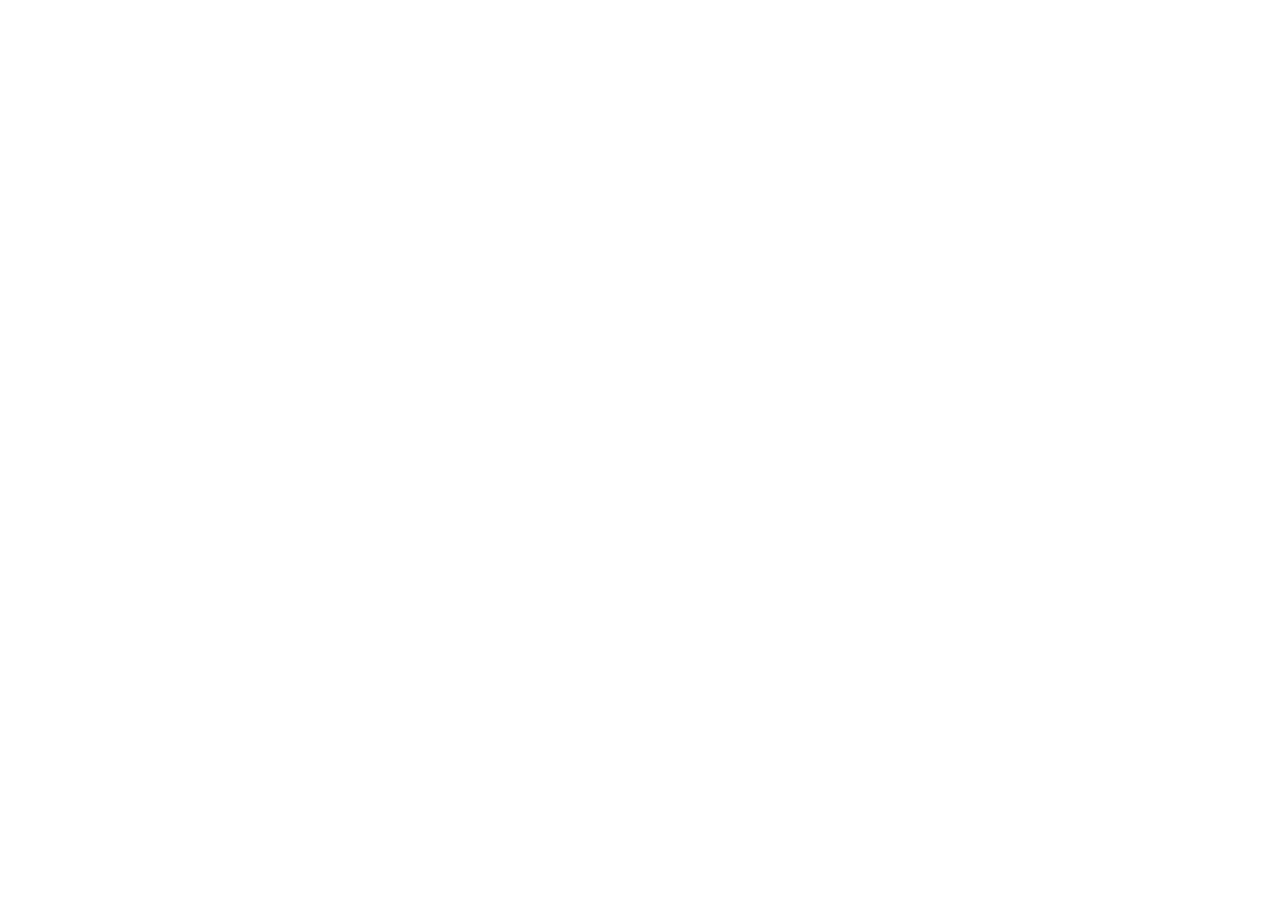
==== contact.html @ 23bff5f1 "creation du  depot , ajout lien utile" ====
<!DOCTYPE html>
<html lang="en">
<head>
    <meta charset="UTF-8">
    <meta name="viewport" content="width=device-width, initial-scale=1.0">
    <title>Document</title>
        <link rel="preconnect" href="https://fonts.googleapis.com">
<link rel="preconnect" href="https://fonts.gstatic.com" crossorigin>
<link href="https://fonts.googleapis.com/css2?family=Roboto:ital,wght@0,100..900;1,100..900&display=swap" rel="stylesheet">
<link rel="preconnect" href="https://fonts.googleapis.com">
<link rel="preconnect" href="https://fonts.gstatic.com" crossorigin>
<link href="https://fonts.googleapis.com/css2?family=Geomini:wght@200..800&family=Roboto:ital,wght@0,100..900;1,100..900&display=swap" rel="stylesheet">
<link rel="stylesheet" href="https://cdnjs.cloudflare.com/ajax/libs/font-awesome/6.5.0/css/all.min.css">
    <link rel="stylesheet" href="https://cdn.jsdelivr.net/npm/bootstrap-icons@1.13.1/font/bootstrap-icons.min.css">
</head>
<body>
   <script src="js/main.js"></script>    
</body>
</html>
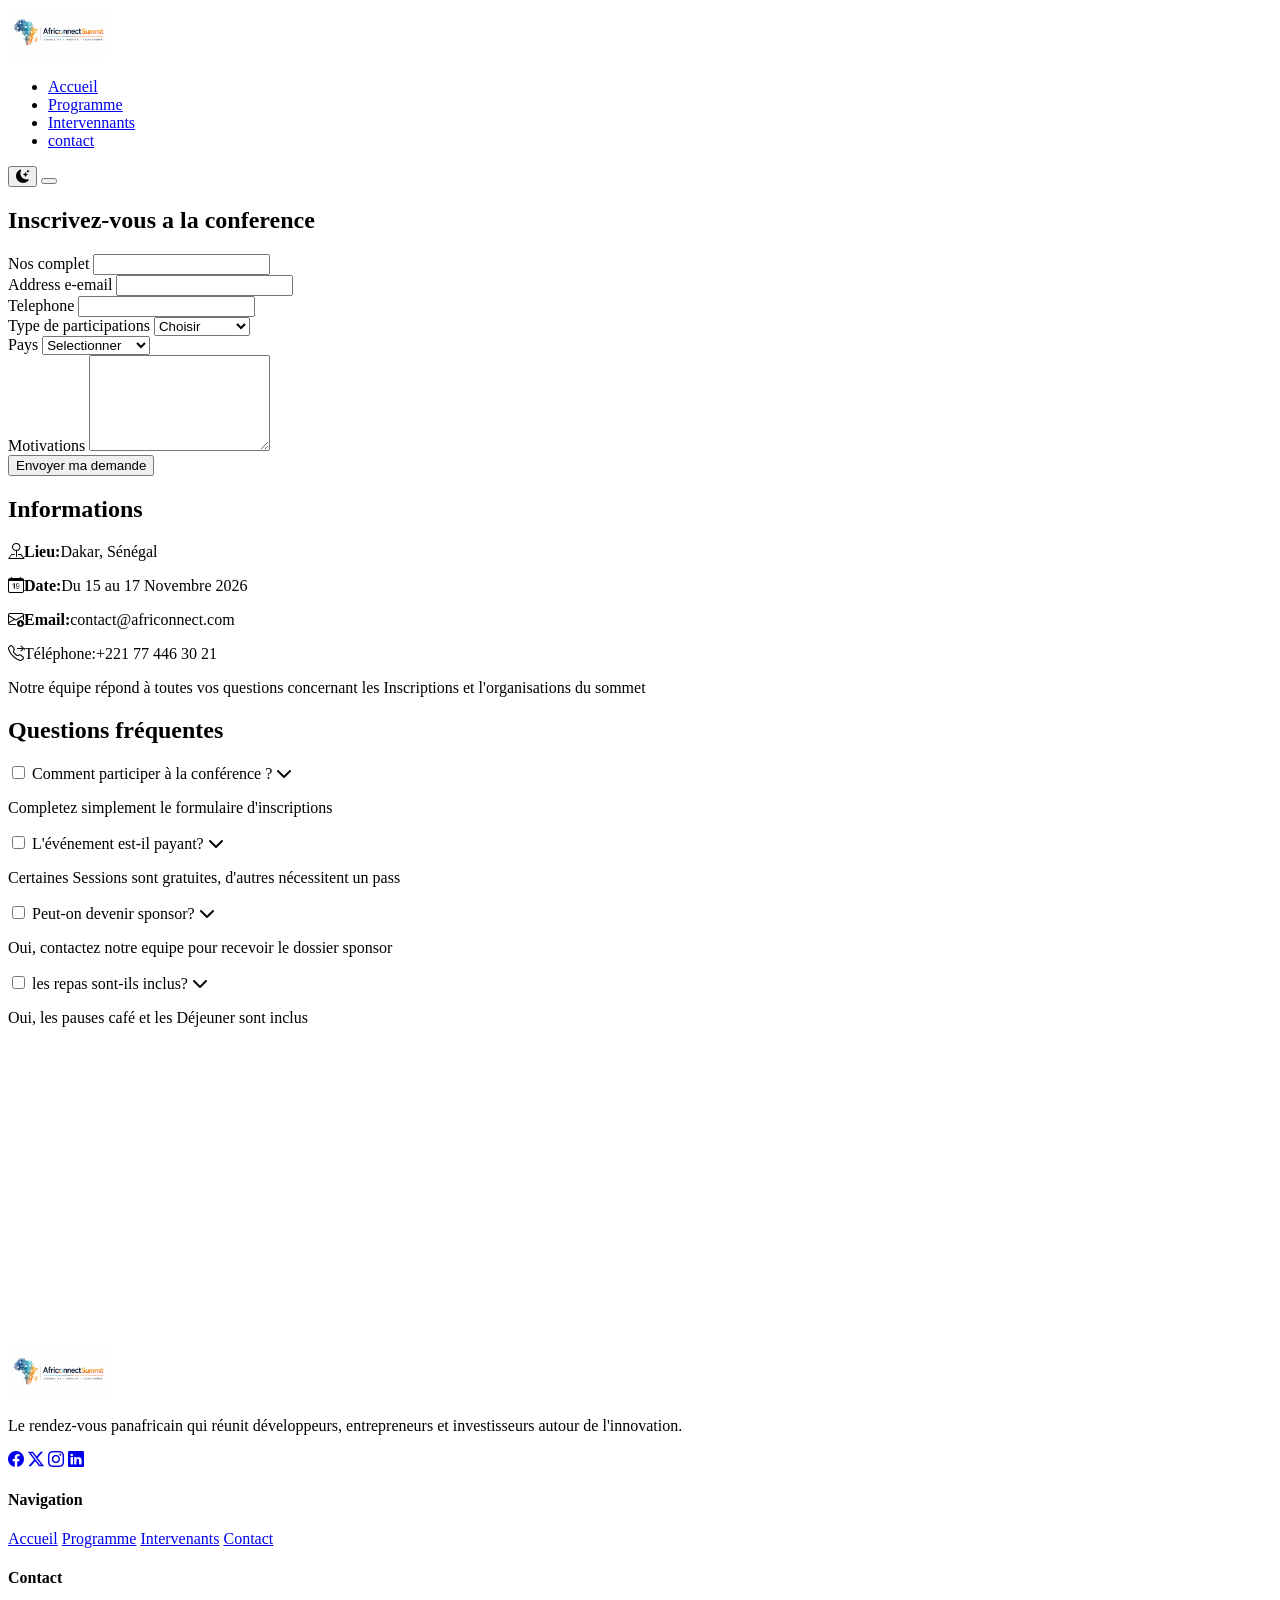
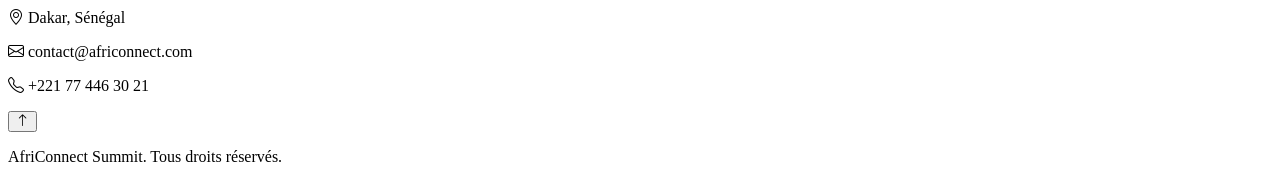
==== commit ea0e20b3: "HTML : Ajout contenue texte et structure HTML" ====
--- a/contact.html
+++ b/contact.html
@@ -14,6 +14,204 @@
     <link rel="stylesheet" href="https://cdn.jsdelivr.net/npm/bootstrap-icons@1.13.1/font/bootstrap-icons.min.css">
 </head>
 <body>
+    <!-- NAVBAR -->
+     <header>
+        <nav class="navbar">
+            <div class="container">
+                <a href="index.html">
+                    <img src="images/Logo.jpeg" alt="logo AfriconnectSummit"height="50">
+                </a>
+                <ul class="nav-links">
+                    <li><a href="index.html" class="active">Accueil</a></li>
+                    <li><a href="programme.html">Programme</a></li>
+                    <li><a href="intervenants.html">Intervennants</a></li>
+                    <li><a href="contact.html">contact</a></li>
+
+                </ul>
+                <div class="nav-actions">
+                    <!-- Toggle dark/light gere en js -->
+                     <button class="theme-toggle" aria-label="changer de theme">
+                        <i class="bi bi-moon-stars-fill"></i>
+                     </button>
+                        <!-- Menu hamburger pour mobile -->
+                         <button class="hamburger" aria-label="Ouvrir le menu">
+                            <span></span>
+                            <span></span>
+                            <span></span>
+                         </button>
+                </div>
+            </div>
+
+        </nav>
+     </header>
+     <section class="contact">
+        <div class="contact-container">
+            <div class="form">
+                <h2>Inscrivez-vous a la conference</h2>
+                <form action="">
+                    <div class="form-champ">
+                        <label for="fullname">Nos complet</label>
+                        <input type="text" id="fullname">
+                    </div>
+                    <div class="form-champ">
+                        <label for="email">Address e-email</label>
+                        <input type="email" id="email">
+                    </div>
+                    <div class="form-champ">
+                         <label for="phone">Telephone</label>
+                        <input type="tel" id="phone">
+                    </div>
+                     <div class="form-champ">
+                            <label for="participations">Type de participations</label>
+                            <select  id="participations">
+                                <option value="">Choisir</option>
+                                <option >Participants</option>
+                                <option >Intervenants</option>
+                                <option >Sponsor</option>
+                                <option >Presse</option>
+                            </select>
+                </form>
+
+            </div>
+             <div class="form-champ">
+                            <label for="pays">Pays</label>
+                            <select  id="pays">
+                                <option value="">Selectionner</option>
+                                <option >Sénégal</option>
+                                 <option >Cote d'Ivoire</option>
+                                  <option >Mali</option>
+                                   <option >Ghana</option>
+                                    <option >Nigeria</option>
+                                     <option >Cameroun</option>
+                                      <option >Bénin</option>
+                                       <option >Togo</option>
+                                        <option >RDC</option>
+                                         <option >Burkina Fasso</option>
+                            </select>
+
+        </div>
+          </div>
+                        <div class="form-champ">
+                            <label for="message">Motivations</label>
+                            <textarea id="message" rows="6"></textarea>
+                        </div>
+                        <button type="submit">Envoyer ma demande </button>
+                    </form>
+                     </div>
+                <div class="info">
+                    <h2>Informations </h2>
+                    <p><strong><i class="bi bi-pin-map"></i>Lieu:</strong>Dakar, Sénégal</p>
+                    <p><strong><i class="bi bi-calendar-date"></i>Date:</strong>Du 15 au 17 Novembre 2026</p>
+                     <p><strong><i class="bi bi-envelope-arrow-down"></i>Email:</strong>contact@africonnect.com</p>
+                      <p><i class="bi bi-telephone-forward"></i>Téléphone:</strong>+221 77 446 30 21</p>
+                      <p>Notre équipe répond à toutes vos questions concernant
+                        les Inscriptions et l'organisations du sommet
+                      </p>
+                </div>
+                </div>
+        </section>
+         <section class="faq">
+            <h2>Questions fréquentes </h2>
+            <div class="faq-item">
+                <input type="checkbox" id="faq1">
+                <label for="faq1">Comment participer à la conférence ?
+                     <i class="fa-solid fa-chevron-down"></i></label>
+                <div class="faq-content">
+                    <p>Completez simplement le formulaire d'inscriptions </p>
+                </div>
+            </div>
+             <div class="faq-item">
+                <input type="checkbox" id="faq2">
+                <label for="faq2">L'événement est-il payant?
+    <i class="fa-solid fa-chevron-down"></i>
+                </label>
+                <div class="faq-content">
+                    <p>Certaines Sessions sont gratuites, d'autres nécessitent un pass </p>
+                </div>
+            </div>
+             <div class="faq-item">
+                <input type="checkbox" id="faq3">
+                <label for="faq3">Peut-on devenir sponsor?
+   <i class="fa-solid fa-chevron-down"></i></label>
+                <div class="faq-content">
+                    <p>Oui, contactez notre equipe pour recevoir le dossier sponsor </p>
+                </div>
+            </div>
+            <div class="faq-item">
+                <input type="checkbox" id="faq4">
+                <label for="faq4">les repas sont-ils inclus?
+    <i class="fa-solid fa-chevron-down"></i>
+                </label>
+                <div class="faq-content">
+                    <p>Oui, les pauses café et les Déjeuner sont inclus </p>
+                </div>
+            </div>
+            <div class="faq-item">
+     </section>
+     <section class="map">
+         <iframe src="https://www.google.com/maps/embed?pb=!1m18!1m12!1m3!1d3859.5077246876717!2d-17.45047932524533!3d14.683855785812394!2m3!1f0!2f0!3f0!3m2!1i1024!2i768!4f13.1!3m3!1m2!1s0xec1730069a7adbf%3A0x1653c40a25074553!2spoint%20E!5e0!3m2!1sfr!2ssn!4v1783359356508!5m2!1sfr!2ssn" width="400" height="300" style="border:0;" allowfullscreen="" loading="lazy" referrerpolicy="strict-origin-when-cross-origin"></iframe>
+        </section>
+
+             </main>
+     </section>
+
+     <footer class="footer">
+
+    <div class="footer-container">
+        <div class="footer-brand">
+
+            <img src="images/Logo.jpeg" alt="Logo AfriConnect Summit"height="50">
+            <p>
+                Le rendez-vous panafricain qui réunit développeurs,
+                entrepreneurs et investisseurs autour de l'innovation.
+            </p>
+
+            <div class="social-links">
+
+                <a href="#"><i class="bi bi-facebook"></i></a>
+                <a href="#"><i class="bi bi-twitter-x"></i></a>
+                <a href="#"><i class="bi bi-instagram"></i></a>
+                <a href="#"><i class="bi bi-linkedin"></i></a>
+
+            </div>
+
+        </div>
+        <div class="footer-col">
+
+            <h4>Navigation</h4>
+
+            <a href="index.html">Accueil</a>
+            <a href="programme.html">Programme</a>
+            <a href="intervenants.html">Intervenants</a>
+            <a href="contact.html">Contact</a>
+
+        </div>
+        <div class="footer-contact">
+
+            <h4>Contact</h4>
+
+            <p><i class="bi bi-geo-alt"></i> Dakar, Sénégal</p>
+            <p><i class="bi bi-envelope"></i> contact@africonnect.com</p>
+            <p><i class="bi bi-telephone"></i> +221 77 446 30 21</p>
+
+            <button id="back-to-top">
+                <i class="bi bi-arrow-up"></i>
+            </button>
+
+        </div>
+
+    </div>
+
+    <div class="footer-bottom">
+
+        <p>
+            <span id="year"></span> AfriConnect Summit.
+            Tous droits réservés.
+        </p>
+
+    </div>
+
+</footer>   
    <script src="js/main.js"></script>    
 </body>
 </html>
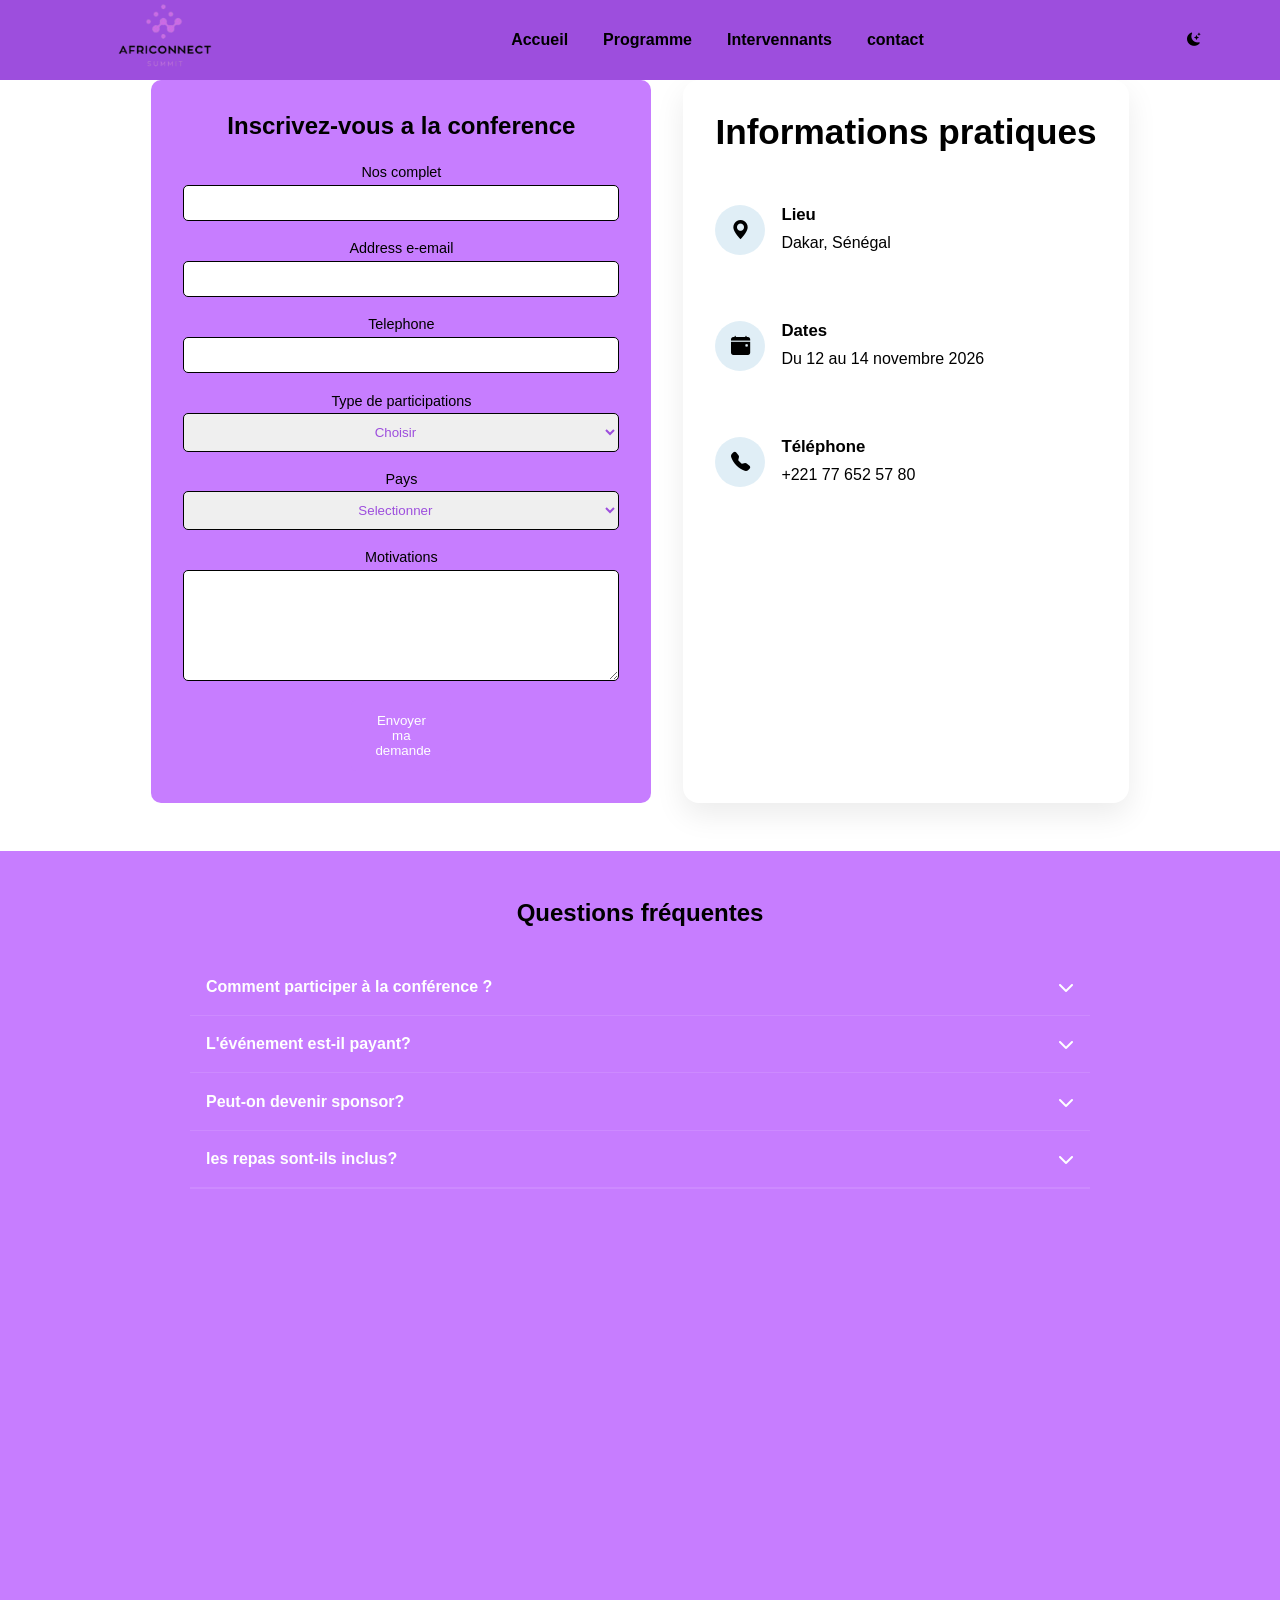
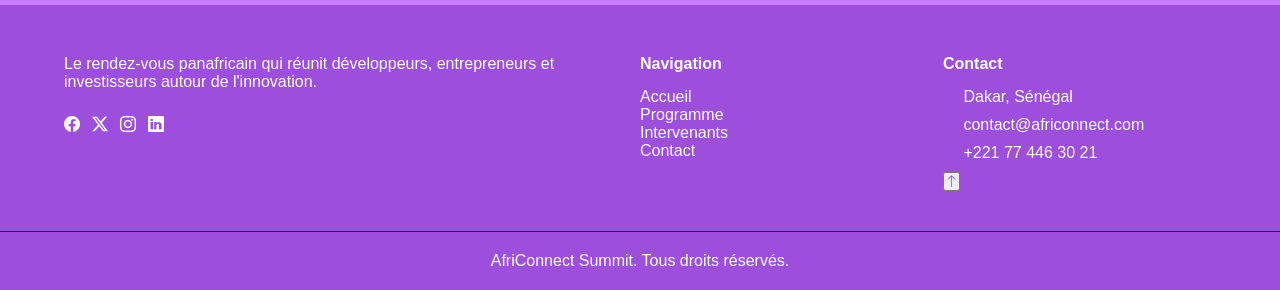
==== commit 73cc41fc: "CSS: ajout style des 4 pages" ====
--- a/contact.html
+++ b/contact.html
@@ -9,6 +9,7 @@
 <link href="https://fonts.googleapis.com/css2?family=Roboto:ital,wght@0,100..900;1,100..900&display=swap" rel="stylesheet">
 <link rel="preconnect" href="https://fonts.googleapis.com">
 <link rel="preconnect" href="https://fonts.gstatic.com" crossorigin>
+<link rel="stylesheet" href="css/style.css">
 <link href="https://fonts.googleapis.com/css2?family=Geomini:wght@200..800&family=Roboto:ital,wght@0,100..900;1,100..900&display=swap" rel="stylesheet">
 <link rel="stylesheet" href="https://cdnjs.cloudflare.com/ajax/libs/font-awesome/6.5.0/css/all.min.css">
     <link rel="stylesheet" href="https://cdn.jsdelivr.net/npm/bootstrap-icons@1.13.1/font/bootstrap-icons.min.css">
@@ -19,7 +20,7 @@
         <nav class="navbar">
             <div class="container">
                 <a href="index.html">
-                    <img src="images/Logo.jpeg" alt="logo AfriconnectSummit"height="50">
+                    <img src="images/logo-5.png" alt="logo AfriconnectSummit"height="200">
                 </a>
                 <ul class="nav-links">
                     <li><a href="index.html" class="active">Accueil</a></li>
@@ -70,27 +71,23 @@
                                 <option >Sponsor</option>
                                 <option >Presse</option>
                             </select>
-                </form>
-
-            </div>
-             <div class="form-champ">
+                         </div>
+                         <div class="form-champ">  
                             <label for="pays">Pays</label>
                             <select  id="pays">
                                 <option value="">Selectionner</option>
                                 <option >Sénégal</option>
                                  <option >Cote d'Ivoire</option>
-                                  <option >Mali</option>
-                                   <option >Ghana</option>
-                                    <option >Nigeria</option>
-                                     <option >Cameroun</option>
-                                      <option >Bénin</option>
-                                       <option >Togo</option>
-                                        <option >RDC</option>
-                                         <option >Burkina Fasso</option>
+                                 <option >Mali</option>
+                                  <option >Ghana</option>
+                                  <option >Nigeria</option>
+                                   <option >Cameroun</option>
+                                    <option >Bénin</option>
+                                   <option >Togo</option>
+                                     <option >RDC</option>
+                                      <option >Burkina Fasso</option>
                             </select>
-
-        </div>
-          </div>
+                        </div>
                         <div class="form-champ">
                             <label for="message">Motivations</label>
                             <textarea id="message" rows="6"></textarea>
@@ -98,16 +95,33 @@
                         <button type="submit">Envoyer ma demande </button>
                     </form>
                      </div>
-                <div class="info">
-                    <h2>Informations </h2>
-                    <p><strong><i class="bi bi-pin-map"></i>Lieu:</strong>Dakar, Sénégal</p>
-                    <p><strong><i class="bi bi-calendar-date"></i>Date:</strong>Du 15 au 17 Novembre 2026</p>
-                     <p><strong><i class="bi bi-envelope-arrow-down"></i>Email:</strong>contact@africonnect.com</p>
-                      <p><i class="bi bi-telephone-forward"></i>Téléphone:</strong>+221 77 446 30 21</p>
-                      <p>Notre équipe répond à toutes vos questions concernant
-                        les Inscriptions et l'organisations du sommet
-                      </p>
-                </div>
+                   <!-- Colonne droite : informations pratiques -->
+                    <div class="contact-info">
+                        <h2>Informations pratiques</h2>
+                        
+                        <div class="info-item">
+                            <i class="bi bi-geo-alt-fill"></i>
+                            <div>
+                                <strong>Lieu</strong>
+                                <p>Dakar, Sénégal</p>
+                            </div>
+                        </div>
+
+                        <div class="info-item">
+                            <i class="bi bi-calendar-event-fill"></i>
+                            <div>
+                                <strong>Dates</strong>
+                                <p>Du 12 au 14 novembre 2026</p>
+                            </div>
+                        </div>
+
+                        <div class="info-item">
+                            <i class="bi bi-telephone-fill"></i>
+                            <div>
+                                <strong>Téléphone</strong>
+                                <p>+221 77 652 57 80</p>
+                            </div>
+                        </div>
                 </div>
         </section>
          <section class="faq">
@@ -159,8 +173,6 @@
 
     <div class="footer-container">
         <div class="footer-brand">
-
-            <img src="images/Logo.jpeg" alt="Logo AfriConnect Summit"height="50">
             <p>
                 Le rendez-vous panafricain qui réunit développeurs,
                 entrepreneurs et investisseurs autour de l'innovation.
--- a/css/style.css
+++ b/css/style.css
@@ -0,0 +1,833 @@
+ /* RESET DE BASE */
+ *{
+  margin: 0;
+  padding: 0;
+   box-sizing: border-box;
+ }
+ 
+ /* VARIABLE ROOT */
+ :root{
+--primary : #ffff;
+--secondary: #000;
+--tertiary: #9d4edd;
+--quatery:#c77dff;
+--font-titre: 'Geomini',sans-serif;
+--font-body: 'Roboto',sans-serif;
+--bg : #0b0a0f;
+--espace : 1rem;
+ } 
+ body{
+    font-family: var(--font-body);
+ }
+ h1,h2,h3,h3,h4,h5{
+    font-family: var(--font-titre);
+ }
+/* NAVBAR */
+.navbar{
+    position: fixed;
+    top: 0;
+    left: 0;
+    width: 100%;
+    justify-content: space-between;
+    align-items: center;
+    background-color: var(--tertiary);
+    height: 80px;
+    z-index: 1000;
+    transition: all 0.3s ease;
+}
+.navbar .container{
+    max-width: 1200px;
+    height: 100%;
+    margin: 0 auto;
+    padding: 0 24px;
+    display: flex;
+    align-items: center;
+    justify-content: space-between;
+
+}
+.nav-links{
+    display: flex;
+    gap: 35px;
+    list-style: none;
+}
+.nav img{
+    height: 50px;
+}
+.nav-links a{
+    color: var(--secondary);
+    text-decoration: none;
+    font-weight: 600;
+    transition: .3s;
+}
+.nav-links a:hover,
+.nav-links a.action{
+    color: var(--primary);
+
+}
+.nav-action{
+    display: flex;
+    align-items: center;
+    gap: 15px;
+}
+.theme-toggle{
+    width: 45px;
+    height: 45px;
+    border: none;
+    border-radius: 50%;
+    background: none;
+    cursor: pointer;
+}
+.hamburger {
+  display: none;
+
+}
+.hero{
+
+    min-height: 100vh;
+    padding: 120px 8% 60px;
+    display: flex;
+    align-items: center;
+    justify-content: center;
+    text-align: center;
+    color: var(--primary);
+    background: linear-gradient(rgba(0,0,0,.65), rgba(0,0,0,.65)),url('../images/hero..png');
+    background-size: cover;
+    background-position: center;
+}
+.hero-content{
+    max-width: 850px;
+}
+.hero-t{
+    margin-bottom: 18px;
+    color: var(--tertiary);
+    font-weight: 700;
+    text-transform: uppercase;
+    letter-spacing: 1px;
+}
+.hero-subtitle{
+    margin-bottom: 3rem;
+}
+.hero h1{
+    margin-bottom: 25px;
+    font-size: 3.5rem;
+    line-height: 1.1;
+
+}
+.hero h1 span{
+    color: var(--tertiary);
+
+}
+.hero-text{
+    margin-bottom: 30px;
+    font-size: 1.1rem;
+    line-height: 1.7rem;
+}
+.hero-button{
+    display: flex;
+    justify-content: center;
+    gap: 15px;
+}
+/* BUTTON-HERO */
+.btn{
+    padding: 12px 25px;
+    text-decoration: none;
+    border-radius: 5px;
+    font-weight: bold;
+}
+.btn-primary{
+    background-color: var(--tertiary);
+    color: var(--primary);
+}
+.btn-outline{
+    border: 2px solide var(--tertiary);
+    color: var(--primary);
+}
+
+/* HERO IMAGE */
+.hero-imqge{
+    margin-top: 35px;
+}
+.hero-image img{
+    width: 100%;
+    max-width: 500px;
+    border-radius: 10px;
+}
+/* REBOURS */
+.countdown{
+    display: flex;
+    justify-content: center;
+    gap: 15px;
+    margin-top: 35px;
+}
+.countdown-item{
+    padding: 15px;
+    background-color: var(--secondary);
+    border-radius: 5px;
+    text-align: center;
+}
+.countdown-number {
+    display: block;
+    font-size: 25px;
+    color: var(--tertiary);
+}
+.countdown-label {
+    font-size: 14px;
+}
+/* SECTION */
+section {
+    padding: 70px 8%;
+}
+.section-eyebrow {
+    text-align: center;
+    color: var(--tertiary);
+    font-weight: bold;
+}
+.section-title {
+    text-align: center;
+    margin: 15px 0 35px;
+}
+/* CHIFFRES CLES */
+.key-numbers {
+    background-color: var(--primary);
+}
+.stats-grid {
+    display: grid;
+    grid-template-columns: repeat(4,1fr);
+    gap: 20px;
+}
+.stat-card {
+    padding: 20px;
+    text-align: center;
+    background-color: var(--tertiary);
+    border-radius: 8px;
+    color: var(--tertiary);
+    transition: all 0.3s ease;
+    color: var(--primary);
+}
+
+.stat-card:hover{
+   transform: translateY(-8px);
+   box-shadow: 0 5px 15px  rgb(98, 0, 128);   
+}
+.stat-number {
+    display: block;
+    font-size: 35px;
+    font-weight: bold;
+}
+.stat-label {
+    color: var(--primary);
+}
+/* POURQUOI PARTICIPER */
+.raisons {
+    /* background-color: var(--bg); */
+    /* color: var(--primary); */
+}
+.raisons-container {
+    display: grid;
+    grid-template-columns: repeat(3,1fr);
+    gap: 20px;
+}
+.raisons-card {
+    background-color: var(--primary);
+    padding: 25px;
+    text-align: center;
+    border-radius: 8px;
+    transition: all 0.3s ease;
+
+}
+
+.raisons-card:hover{
+   transform: translateY(-8px);
+   box-shadow: 0 5px 15px  rgb(76, 0, 130);
+    
+}
+.raisons-card i {
+    font-size: 35px;
+    color: #c77dff;
+}
+.raisons-card h3 {
+    margin: 15px 0;
+}
+.raisons h2{
+  text-align: center;  
+  margin-bottom: 2rem;
+  color: var(--tertiary);
+}
+/* INTERVENANTS */
+.vedette {
+    background-color: var(--primary);
+    text-align: center;
+    padding: 80px;
+   
+}
+.vedette-grid {
+    display: grid;
+    grid-template-columns: repeat(4, 1fr);
+    gap: 20px;
+}
+.vedette-card {
+    background-color: aliceblue;
+    border-radius: 8px;
+    overflow: hidden;
+    border-radius: 1rem;
+    object-fit: cover;
+    transition: all 0.3s ease;
+}
+.vedette-card:hover{
+   transform: translateY(-8px);
+   box-shadow: 0 5px 15px  rgb(76, 0, 130);
+    
+}
+.vedette-card img {
+    width: 140px;
+    height: 140px;
+    object-fit: cover;
+    border-radius: 50%;
+    display: block;
+    margin: 2rem auto 1rem;
+}
+.vedette-card h3 {
+    margin-top: 15px;
+}
+.vedette-card p {
+    color: var(--primary);
+}
+.vedette-card span {
+    display: block;
+    margin-bottom: 15px;
+}
+.vedette h2{
+  text-align: center;  
+  margin-bottom: 2rem;
+  color: var(--tertiary);
+}
+.btn-vedette{
+    display: inline-block;
+    margin-top: 30px;
+    margin-bottom: 20px;
+   padding: 14px 30px ;
+    border-radius: 30px;
+    background-color: #6C4FDF;
+    border: 1px solid var(--quatery);
+    color: aliceblue;
+    text-decoration: none;
+}
+/* SPONSORS */
+.sponsors-title2 {
+    text-align: center;
+    margin-bottom: 35px;
+}
+.sponsors-title2 p {
+    color: var(--tertiary);
+}
+.sponsors-grid {
+    display: grid;
+    grid-template-columns: repeat(3, 1fr);
+    gap: 20px;
+}
+.niveau-titre {
+    text-align: center;
+    color: var(--tertiary);
+    margin: 30px 0 20px;
+}
+.sponsors-card {
+    background-color: var(--primary);
+    padding: 20px;
+    text-align: center;
+    border-radius: 8px;
+}
+.sponsors-card img {
+  width: 100%;
+    height: 110px;
+    padding: 18px;
+    object-fit: contain;
+    border-radius: 12px;
+    background: #fff;
+    box-shadow: 0 7px 18px rgba(0, 0, 0, 0.08);
+    transition: 0.3s;
+}
+.sponsors-card img:hover {
+    transform: translateY(-6px);
+    box-shadow: 0 14px 28px rgba(0, 0, 0, 0.12);
+}
+/* FOOTER */
+.footer {
+    background-color: var(--tertiary);
+    color: var(--primary);
+    padding-top: 50px;
+}
+.footer-container {
+    width: 90%;
+    margin: auto;
+    display: grid;
+    grid-template-columns: 2fr 1fr 1fr;
+    gap: 30px;
+}
+.footer h4 {
+    color: var(--primary);
+    margin-bottom: 15px;
+}
+.footer a {
+    color: var(--primary);
+    text-decoration: none;
+    display: flex;
+}
+.footer-links {
+    display: flex;
+    gap: 15px;
+    margin-top: 20px;
+}
+.footer-contact p {
+    margin-bottom: 10px;
+}
+.footer-contact i {
+    color: var(--tertiary);
+}
+.footer-bottom {
+    text-align: center;
+    margin-top: 40px;
+    padding: 20px;
+    border-top: 1px solid var(--secondary);
+}
+.social-links{
+    display: flex;
+    flex-direction: row;
+    gap: 12px;
+    margin-top: 25px;
+}
+
+/* HERO INTERNE */
+.hero-interne {
+    background-color: var(--tertiary);
+    color: var(--primary);
+    text-align: center;
+    margin-top: 2rem;
+}
+.hero-interne h1 {
+    font-family: var(--font-titre);
+    font-size: 2rem;
+    margin-bottom: 0.5rem;
+}
+.hero-interne p a {
+    color: var(--primary);
+    text-decoration: none;
+}
+/* SECTION PROGRAMME */
+.programme {
+    background-color: var(--primary);
+    color: var(--primary);
+    padding: 3rem var(--espace);
+    text-align: center;
+}
+.programme h2 {
+    font-family: var(--font-titre);
+    margin-bottom: 2rem;
+}
+/* BUTTON DES ONGLETS */
+.tab {
+    display: flex;
+    justify-content: center;
+    gap: var(--espace);
+    margin-bottom: 2rem;
+}
+.btn-tab {
+    background-color: transparent;
+    border: 2px solid var(--tertiary);
+    color: var(--quatery);
+    padding: 0.5rem 1.5rem;
+    border-radius: 8px;
+    font-family: var(--font-body);
+}
+.btn-tab-active {
+    background-color: var(--tertiary);
+}
+/* DES ONGLETS */
+.btn-content {
+    /* display: none; */
+    margin-bottom: 20px;
+}
+.btn-content.active {
+    display: block;
+}
+/* TABLEAU */
+table {
+    width: 100%;
+    border-collapse: collapse;
+    margin-bottom: 40px;
+   
+}
+th,td {
+    padding: 18px;
+    border: 1px solid var(--secondary);
+    text-align: left;
+    color: #000;
+}
+thead {
+    background-color: var(--tertiary);
+    color:aliceblue ;
+}
+/* section THEME */
+.theme{
+    padding: 80px 8%;
+    background: var(--primary);
+}
+.theme-titre {
+    max-width: 700px;
+    margin: 0 auto 45px;
+    text-align: center;
+}
+
+.theme-titre span {
+    color: #6c4fdf;
+    font-weight: 700;
+    text-transform: uppercase;
+}
+.theme-titre h2 {
+    margin: 12px 0;
+    font-size: 2.5rem;
+}
+
+.theme-titre p {
+    color: #777;
+    line-height: 1.7;
+}
+.theme-grid {
+    display: grid;
+    grid-template-columns: repeat(2, 1fr);
+    gap: 25px;
+    max-width: 1100px;
+    margin: auto;
+}
+.theme-card {
+    padding: 35px;
+    background: #fff;
+    border-radius: 18px;
+    box-shadow: 0 10px 30px rgba(0, 0, 0, 0.06);
+   transition: all 0.3s ease;
+}
+.theme-card:hover{
+    transform: translateY(-8px);
+    box-shadow: 0 5px 15px  rgb(98, 0, 128);
+}
+
+.theme-icon {
+    display: flex;
+    align-items: center;
+    justify-content: center;
+    width: 55px;
+    height: 55px;
+    margin-bottom: 22px;
+    color: #fff;
+    font-size: 22px;
+    background: #6c4fdf;
+    border-radius: 14px;
+}
+
+.theme-card h3 {
+    margin-bottom: 12px;
+    font-size: 21px;
+}
+
+.theme-card p {
+    color: #707070;
+    line-height: 1.7;
+}
+/* section FILTRE */
+.filtre {
+    background-color: var(--primary);
+    color: var(--tertiary);
+    padding: 3rem var(--espace);
+    text-align: center;
+}
+.vedette-t span {
+    color: var(--quatery);
+    font-weight: bold;
+}
+.vedette-t h2 {
+    font-family: var(--font-titre);
+    margin: 0.5rem 0 1rem;
+}
+.vedette-t p {
+    max-width: 600px;
+    margin: 0 auto 2rem;
+    font-family: var(--font-body);
+}
+/* BOUTON DE FILTRE */
+.filters {
+    display: flex;
+    flex-wrap: wrap;
+    justify-content: center;
+    gap: var(--espace);
+    margin-bottom: 3rem;
+}
+.filter-btn {
+    background-color: transparent;
+    border: 2px solid var(--tertiary);
+    color: var(--tertiary);
+    padding: 0.5em 1.5rem;
+    border-radius: 20px;
+    cursor: pointer;
+    font-family: var(--font-body);
+}
+.filter-btn.active{
+    background-color: var(--secondary);
+    color: var(--primary);
+}
+/* GRILLE DES INTERVENANTS */
+
+
+.sec-carte{
+    padding: 80px 8%;
+    background: var(--primary);
+    margin-top: 20px;
+}
+.vedette-t{
+    max-width: 650px;
+    margin: 0 auto 45px;
+    text-align: center;
+}
+.vedette-t span{
+    color: var(--tertiary);
+    font-weight: 700;
+    text-transform: uppercase;
+}
+.vedette-t h2{
+    margin: 10px 0;
+    font-size: 2.5rem
+}
+.vedette-t p {
+    color: #777;
+    line-height: 1.7;
+}
+.sec-grid{
+    display: grid;
+    grid-template-columns: repeat(3, 1fr);
+    gap: 25px;
+    max-width: 1100px;
+    margin: auto;
+}
+.sec-card{
+    padding: 60px;
+    text-align: center;
+    background: var(--primary);
+    border-radius: 16px;
+    transition: 0.3s;
+    margin-top: 20px;
+}
+.sec-card:hover{
+    transform: translateY(-8px);
+    box-shadow: 0 5px 15px  rgb(98, 0, 128);
+}
+.sec-card img{
+    width: 100%;
+    height: 240px;
+    object-fit: cover;
+    border-radius: 12px;
+}
+.sec-card h3{
+    margin: 18px 0 6px;
+    font-size: 20px;
+}
+.sec-card p{
+    margin-bottom: 8px;
+    color: #666;
+}
+.sec-card span{
+    color: var(--tertiary);
+    font-size: 14px;
+    font-weight: 600;
+}
+/* SECTION CONTACT */
+.contact {
+    color: var(--secondary);
+    padding: 3rem var(--espace);
+    margin-top: 2rem;
+}
+.contact-container {
+    display: flex;
+    flex-wrap: wrap;
+    gap: 2rem;
+    justify-content: center;
+}
+/* FORMULAIRE */
+.form {
+    background-color: var(--quatery);
+    padding: 2rem;
+    border-radius: 10px;
+    flex: 1;
+    min-width: 300px;
+    max-width: 500px;
+    text-align: center;
+}
+.form h2 {
+    font-family: var(--font-titre);
+    margin-bottom: 1.5rem;
+}
+.form-champ {
+    margin-bottom: 1.2rem;
+    display: flex;
+    flex-direction: column;
+}
+.form-champ label {
+    margin-bottom: 0.3rem;
+    font-family: var(--font-body);
+    font-size: 0.9rem;
+}
+.form-champ input,
+.form-champ select,
+.form-champ textarea {
+    padding: 0.6rem;
+    border-radius: 5px;
+    border: 1px solid var(--secondary);
+    color: var(--tertiary);
+    font-family: var(--font-body);
+    text-align: center;
+}
+.form button {
+    background-color: var(--quatery);
+    color: var(--primary);
+    border: none;
+    padding: 0.8rem 1.5rem;
+    border-radius: 5px;
+    cursor: pointer;
+    font-family: var(--font-body);
+    width: 100px;
+}
+.form button:hover {
+    background-color: var(--bg);
+}
+/* BLOC INFOS */
+.info {
+    flex: 1;
+    min-width: 280px;
+    max-width: 400px;
+}
+.info h2 {
+    font-family: var(--font-titre);
+    margin-bottom: 1.5rem;
+}
+.info p {
+    margin-bottom: 1rem;
+    font-family: var(--font-body);
+}
+.info i {
+    color: var(--tertiary);
+    margin-right: 0.5rem;
+}
+/* SECTION FAQ */
+.faq {
+    background-color: var(--quatery);
+    padding: 3rem;
+    text-align: center;
+}
+.faq h2 {
+    font-family: var(--font-titre);
+    margin-bottom: 2rem;
+}
+.faq-item {
+    max-width: 900px;
+    margin: 0 auto;
+    text-align: left;
+    border-bottom: 1px solid rgba(255,255,255,0.1); /* séparation fine entre questions */
+}
+.faq-item input[type="checkbox"] {
+    display: none;
+}
+
+.faq-item label {
+    display: flex;
+    justify-content: space-between;
+    align-items: center;
+    padding: 1.2rem 1rem;
+    cursor: pointer;
+    font-family: var(--font-body);
+    font-weight: 600;
+    color: white;
+    transition: background-color 0.3s ease;
+}
+
+.faq-item label:hover,
+.faq-item input[type="checkbox"]:checked ~ label {
+    background-color: var(--primary);
+    color: var(--secondary);
+}
+
+/* Animation de la flèche : elle tourne à 180° */
+.faq-item label i {
+    transition: transform 0.3s ease;
+}
+.faq-item input[type="checkbox"]:checked ~ label i {
+    transform: rotate(180deg);
+}
+
+/* Animation d'ouverture du contenu, plus douce */
+.faq-content {
+    max-height: 0;
+    overflow: hidden;
+    padding: 0 1rem;
+    color: #e0e0e0;
+    transition: max-height 0.4s ease, padding 0.4s ease;
+}
+.faq-item input[type="checkbox"]:checked ~ .faq-content {
+    max-height: 200px;
+    padding: 0.5rem 1rem 1.2rem;
+}
+
+/* INFORMATIONS PRATIQUES */
+.contact-info{
+    background: var(--surface);
+    padding: 2rem;
+    border-radius: 16px;
+    border:  2px solid var(--accent);
+    box-shadow: 0 12px 30px rgba(0, 0, 0, .08);
+}
+.contact-info h2{
+    color: var(--accent);
+    text-align: center;
+    font-size: 2.2rem;
+    font-weight: 800;
+    margin-bottom: 2rem;
+    position: relative;
+}
+.info-item{
+    display: flex;
+    align-items: flex-start;
+    gap: 1rem;
+    padding: 1.3rem 0;
+    margin-bottom: 1.5rem;
+    border-bottom: 1px solid var(--border);
+}
+.info-item i{
+   width: 50px;
+   height: 50px;
+   min-width: 50px;
+   display: flex;
+   justify-content: center;
+   background: rgba(46, 139, 192, .15);
+   color: var(--secondary);
+   border-radius: 50%;
+   align-items: center;
+   font-size: 1.2rem;
+   flex-shrink: 0;
+
+}
+.info-item  strong{
+    display: block;
+    margin-bottom: .3rem;
+    color: var(--secondary);
+    font-size: 1.05rem;
+}
+.info-item p{
+    color: var(--text-light);
+    line-height: 1.6rem;
+}
+/* SECTION MAP */
+.map {
+    text-align: center;
+    padding: 2rem var(--espace);
+    background-color: var(--quatery);
+}
+.map iframe {
+    max-width: 100%;
+    border-radius: 10px;
+}
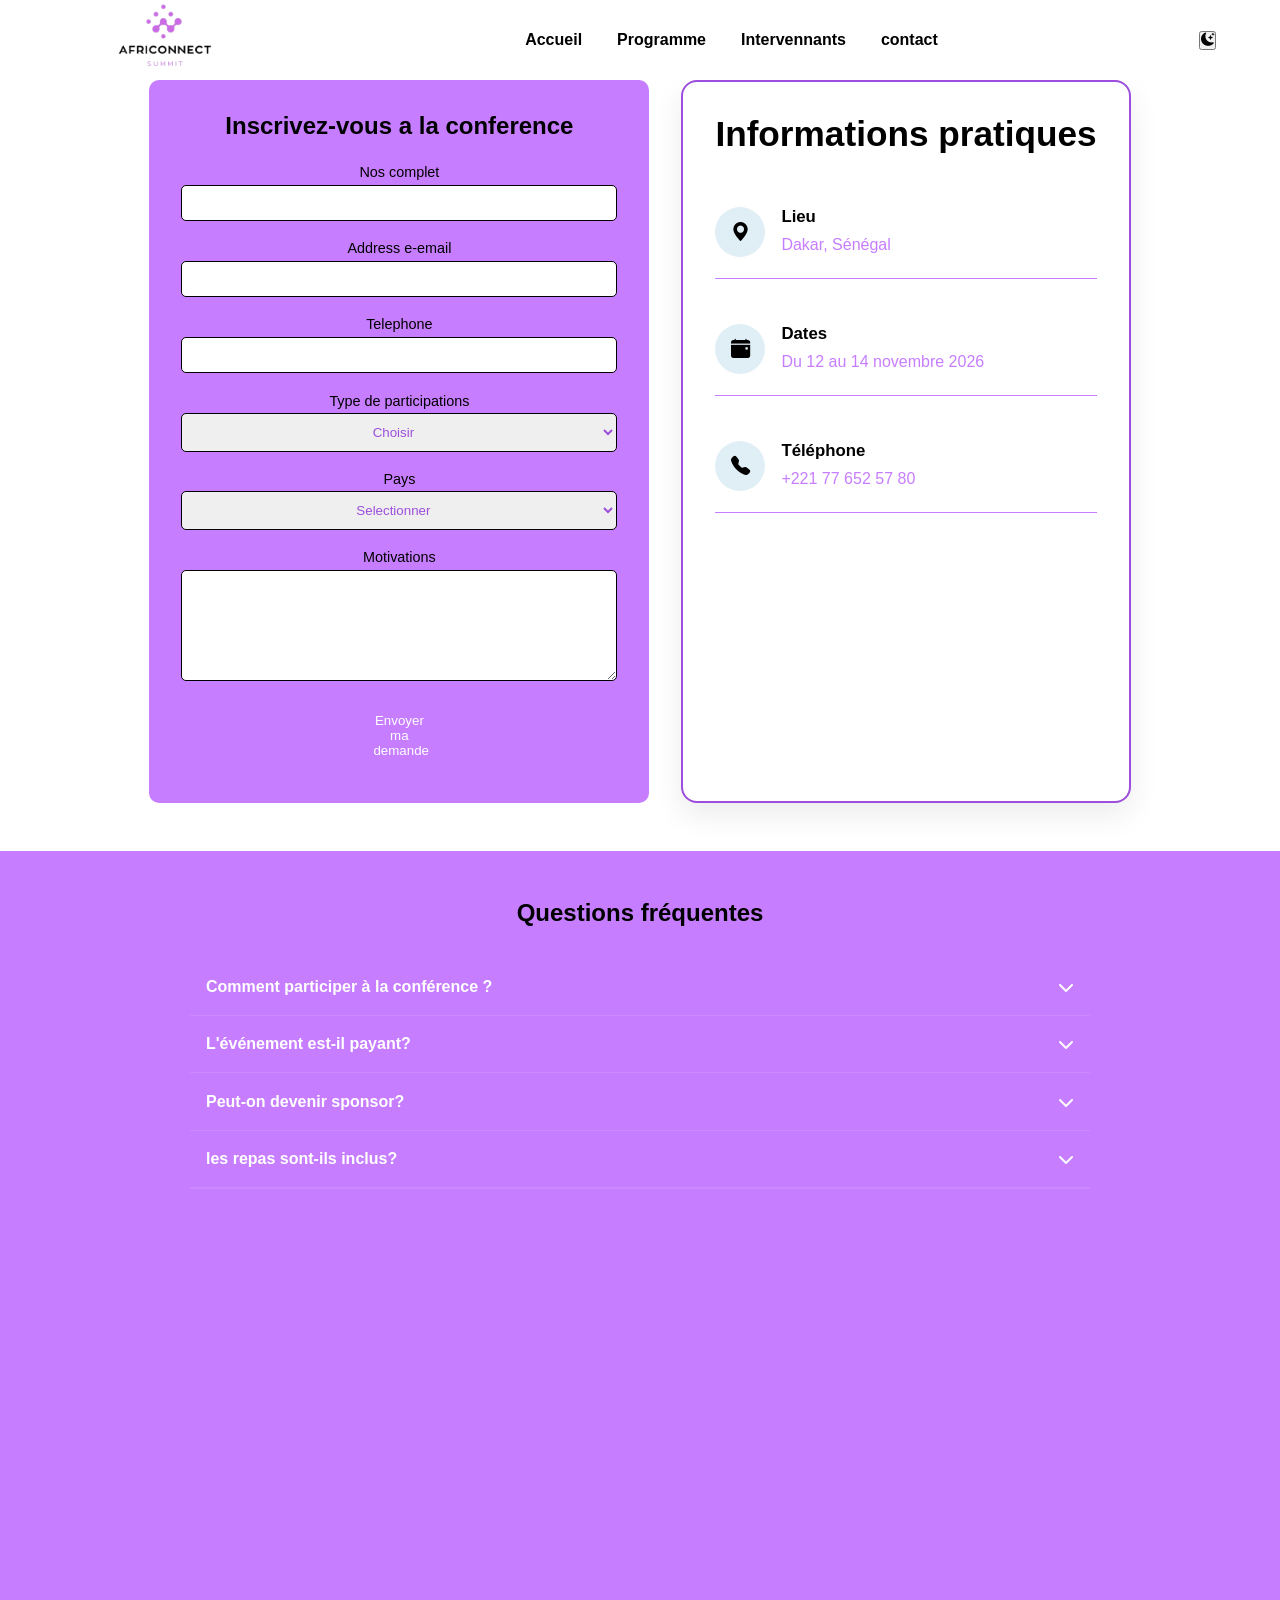
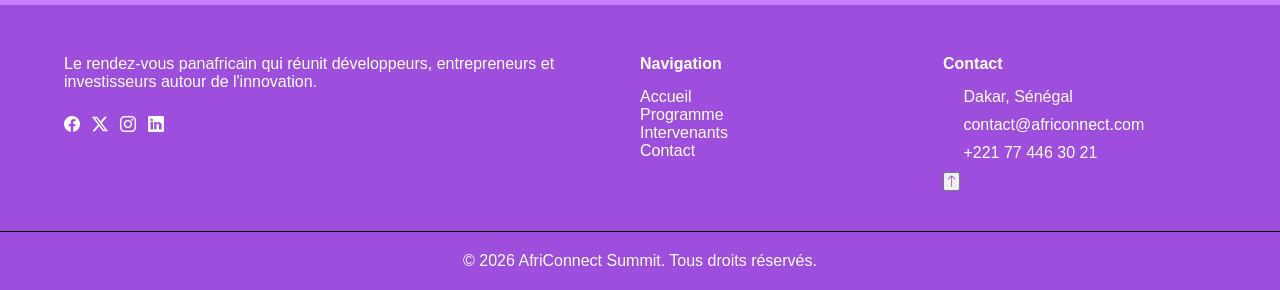
==== commit 8f31c896: "JS:ajout Compte a Rebours,Compteur Animer au scroll,Dark mode avec localStorage,Injection Annee Dyna" ====
--- a/contact.html
+++ b/contact.html
@@ -31,7 +31,7 @@
                 </ul>
                 <div class="nav-actions">
                     <!-- Toggle dark/light gere en js -->
-                     <button class="theme-toggle" aria-label="changer de theme">
+                     <button id="theme-toggle" aria-label="changer de theme">
                         <i class="bi bi-moon-stars-fill"></i>
                      </button>
                         <!-- Menu hamburger pour mobile -->
@@ -49,7 +49,7 @@
         <div class="contact-container">
             <div class="form">
                 <h2>Inscrivez-vous a la conference</h2>
-                <form action="">
+                <form action="https://formspree.io/f/xxxxxxxx" id="contactForm">
                     <div class="form-champ">
                         <label for="fullname">Nos complet</label>
                         <input type="text" id="fullname">
@@ -90,10 +90,11 @@
                         </div>
                         <div class="form-champ">
                             <label for="message">Motivations</label>
-                            <textarea id="message" rows="6"></textarea>
+                            <textarea id="motivations" rows="6"></textarea>
                         </div>
                         <button type="submit">Envoyer ma demande </button>
                     </form>
+                    <div id="form-message"></div>
                      </div>
                    <!-- Colonne droite : informations pratiques -->
                     <div class="contact-info">
@@ -216,10 +217,7 @@
 
     <div class="footer-bottom">
 
-        <p>
-            <span id="year"></span> AfriConnect Summit.
-            Tous droits réservés.
-        </p>
+        <p>&copy; <span id="annee-actuelle"></span> AfriConnect Summit. Tous droits réservés.</p>
 
     </div>
 
--- a/css/style.css
+++ b/css/style.css
@@ -1,4 +1,4 @@
- /* RESET DE BASE */
+                                                                     /* RESET DE BASE */
  *{
   margin: 0;
   padding: 0;
@@ -30,7 +30,7 @@
     width: 100%;
     justify-content: space-between;
     align-items: center;
-    background-color: var(--tertiary);
+    background-color: var(--primary);
     height: 80px;
     z-index: 1000;
     transition: all 0.3s ease;
@@ -50,9 +50,6 @@
     gap: 35px;
     list-style: none;
 }
-.nav img{
-    height: 50px;
-}
 .nav-links a{
     color: var(--secondary);
     text-decoration: none;
@@ -61,8 +58,7 @@
 }
 .nav-links a:hover,
 .nav-links a.action{
-    color: var(--primary);
-
+    color: var(--tertiary);
 }
 .nav-action{
     display: flex;
@@ -82,7 +78,6 @@
 
 }
 .hero{
-
     min-height: 100vh;
     padding: 120px 8% 60px;
     display: flex;
@@ -139,12 +134,12 @@
     color: var(--primary);
 }
 .btn-outline{
-    border: 2px solide var(--tertiary);
+    border: 2px solid var(--tertiary);
     color: var(--primary);
 }
 
 /* HERO IMAGE */
-.hero-imqge{
+.hero-image{
     margin-top: 35px;
 }
 .hero-image img{
@@ -218,10 +213,6 @@
     color: var(--primary);
 }
 /* POURQUOI PARTICIPER */
-.raisons {
-    /* background-color: var(--bg); */
-    /* color: var(--primary); */
-}
 .raisons-container {
     display: grid;
     grid-template-columns: repeat(3,1fr);
@@ -728,7 +719,7 @@
     max-width: 900px;
     margin: 0 auto;
     text-align: left;
-    border-bottom: 1px solid rgba(255,255,255,0.1); /* séparation fine entre questions */
+    border-bottom: 1px solid rgba(255,255,255,0.1);
 }
 .faq-item input[type="checkbox"] {
     display: none;
@@ -775,14 +766,14 @@
 
 /* INFORMATIONS PRATIQUES */
 .contact-info{
-    background: var(--surface);
+    background: var(--primary);
     padding: 2rem;
     border-radius: 16px;
-    border:  2px solid var(--accent);
+    border:  2px solid var(--tertiary);
     box-shadow: 0 12px 30px rgba(0, 0, 0, .08);
 }
 .contact-info h2{
-    color: var(--accent);
+    color: var(--secondary);
     text-align: center;
     font-size: 2.2rem;
     font-weight: 800;
@@ -795,7 +786,7 @@
     gap: 1rem;
     padding: 1.3rem 0;
     margin-bottom: 1.5rem;
-    border-bottom: 1px solid var(--border);
+    border-bottom: 1px solid var(--quatery);
 }
 .info-item i{
    width: 50px;
@@ -818,7 +809,7 @@
     font-size: 1.05rem;
 }
 .info-item p{
-    color: var(--text-light);
+    color: var(--quatery);
     line-height: 1.6rem;
 }
 /* SECTION MAP */
@@ -831,3 +822,439 @@
     max-width: 100%;
     border-radius: 10px;
 }
+/* Évite les débordements */
+
+html,
+body{
+    max-width: 100%;
+    overflow-x: hidden;
+}
+
+img{
+    max-width: 100%;
+}
+   /* TABLETTE : 768 PX */
+@media screen and (max-width: 768px){
+
+    /* NAVIGATION */
+
+    .navbar .container{
+        padding: 0 20px;
+    }
+
+    .navbar img{
+        width: 150px;
+    }
+
+    .nav-links{
+        display: none;
+        position: absolute;
+        top: 80px;
+        left: 0;
+        width: 100%;
+        padding: 25px 20px;
+        flex-direction: column;
+        align-items: center;
+        gap: 20px;
+        background-color: var(--tertiary);
+    }
+
+    .nav-links.active{
+        display: flex;
+    }
+
+    .hamburger{
+        display: flex;
+        flex-direction: column;
+        gap: 5px;
+        padding: 8px;
+        border: none;
+        background: transparent;
+        cursor: pointer;
+    }
+
+    .hamburger span{
+        display: block;
+        width: 26px;
+        height: 3px;
+        background-color: var(--secondary);
+    }
+
+    /* HERO */
+
+    .hero{
+        padding: 120px 30px 60px;
+    }
+
+    .hero h1{
+        font-size: 2.7rem;
+    }
+
+    .hero-content{
+        width: 100%;
+    }
+
+    /* GRILLES */
+
+    .stats-grid,
+    .raisons-container,
+    .vedette-grid,
+    .sponsors-grid,
+    .theme-grid,
+    .sec-grid{
+        grid-template-columns: repeat(2, 1fr);
+    }
+
+    /* SECTIONS */
+
+    section,
+    .vedette,
+    .theme,
+    .sec-carte{
+        padding-left: 30px;
+        padding-right: 30px;
+    }
+
+    /* INTERVENANTS */
+
+    .sec-card{
+        padding: 25px;
+    }
+
+    .sec-card img{
+        height: 230px;
+    }
+
+    /* PROGRAMME */
+
+    .tab{
+        flex-wrap: wrap;
+    }
+
+    .btn-content{
+        width: 100%;
+        overflow-x: auto;
+    }
+
+    table{
+        min-width: 650px;
+    }
+
+    /* CONTACT */
+
+    .contact-container{
+        flex-direction: column;
+        align-items: center;
+    }
+
+    .form,
+    .contact-info{
+        width: 100%;
+        max-width: 600px;
+    }
+
+    /* FOOTER */
+
+    .footer-container{
+        grid-template-columns: repeat(2, 1fr);
+    }
+
+    .footer-brand{
+        grid-column: 1 / -1;
+    }
+}
+   /* MOBILE : 375 PX */
+
+@media screen and (max-width: 480px){
+
+    /* NAVIGATION */
+
+    .navbar{
+        height: 70px;
+    }
+
+    .navbar .container{
+        padding: 0 15px;
+    }
+
+    .navbar img{
+        width: 125px;
+    }
+
+    .nav-links{
+        top: 70px;
+    }
+
+    .theme-toggle{
+        width: 35px;
+        height: 35px;
+    }
+
+    /* HERO */
+
+    .hero{
+        min-height: 100vh;
+        padding: 100px 15px 40px;
+    }
+
+    .hero h1{
+        font-size: 2rem;
+        line-height: 1.2;
+    }
+
+    .hero-subtitle{
+        margin-bottom: 2rem;
+    }
+
+    .hero-cta,
+    .hero-button{
+        display: flex;
+        flex-direction: column;
+        gap: 12px;
+    }
+
+    .hero-cta .btn,
+    .hero-button .btn{
+        display: block;
+        width: 100%;
+        text-align: center;
+    }
+
+    /* COMPTE À REBOURS */
+
+    .countdown{
+        display: grid;
+        grid-template-columns: repeat(2, 1fr);
+        gap: 10px;
+    }
+
+    .countdown-item{
+        width: 100%;
+    }
+
+    /* ESPACEMENT */
+
+    section,
+    .vedette,
+    .theme,
+    .sec-carte,
+    .filtre,
+    .contact,
+    .faq{
+        padding: 40px 15px;
+    }
+
+    /* GRILLES EN UNE COLONNE */
+
+    .stats-grid,
+    .raisons-container,
+    .vedette-grid,
+    .sponsors-grid,
+    .theme-grid,
+    .sec-grid{
+        grid-template-columns: 1fr;
+    }
+
+    /* TITRES */
+
+    .section-title,
+    .theme-titre h2,
+    .vedette-t h2,
+    .contact-info h2{
+        font-size: 1.8rem;
+    }
+
+    /* CARTES */
+
+    .theme-card{
+        padding: 25px;
+    }
+
+    .sec-card{
+        padding: 18px;
+        margin-top: 0;
+    }
+
+    .sec-card img{
+        width: 100%;
+        height: 300px;
+    }
+
+    .vedette-card img{
+        width: 120px;
+        height: 120px;
+    }
+
+    /* FILTRES */
+
+    .filters{
+        gap: 8px;
+    }
+
+    .filter-btn{
+        padding: 8px 12px;
+        font-size: 13px;
+    }
+
+    /* PROGRAMME */
+
+    .programme{
+        padding: 40px 15px;
+    }
+
+    .tab{
+        gap: 8px;
+    }
+
+    .btn-tab{
+        padding: 8px 12px;
+        font-size: 13px;
+    }
+
+    .btn-content{
+        width: 100%;
+        overflow-x: auto;
+    }
+
+    table{
+        min-width: 600px;
+    }
+
+    th,
+    td{
+        padding: 10px;
+        font-size: 13px;
+        white-space: nowrap;
+    }
+
+    /* CONTACT */
+
+    .contact-container{
+        flex-direction: column;
+    }
+
+    .form,
+    .contact-info{
+        width: 100%;
+        min-width: 0;
+        max-width: 100%;
+    }
+
+    .form{
+        padding: 20px;
+    }
+
+    .form button{
+        width: 100%;
+    }
+
+    .info-item{
+        gap: 10px;
+    }
+
+    .info-item i{
+        width: 42px;
+        height: 42px;
+        min-width: 42px;
+    }
+
+    /* FAQ */
+
+    .faq{
+        padding: 40px 15px;
+    }
+
+    .faq-item label{
+        padding: 15px 10px;
+    }
+
+    /* CARTE */
+
+    .map{
+        padding: 30px 15px;
+    }
+
+    .map iframe{
+        width: 100%;
+        height: 280px;
+    }
+
+    /* FOOTER */
+
+    .footer-container{
+        grid-template-columns: 1fr;
+        width: 90%;
+    }
+
+    .footer-brand{
+        grid-column: auto;
+    }
+
+    .footer-col a{
+        margin-bottom: 10px;
+    }
+}
+
+body.dark-mode {
+    --primary: #121212;
+    --secondary: #ffffff;
+    --bg: #000000;
+}
+
+body.dark-mode {
+    background-color: #000;
+    color: #fff;
+}
+
+
+body.dark-mode .hero,
+body.dark-mode .key-numbers,
+body.dark-mode .raisons,
+body.dark-mode .vedette,
+body.dark-mode .sponsors,
+body.dark-mode .programme,
+body.dark-mode .theme,
+body.dark-mode .filtre,
+body.dark-mode .contact,
+body.dark-mode .faq {
+    background-color: #000;
+    color: #fff;
+}
+body.dark-mode .countdown-item,
+body.dark-mode .raisons-card,
+body.dark-mode .vedette-card,
+body.dark-mode .sponsors-card,
+body.dark-mode .theme-card,
+body.dark-mode .sec-card,
+body.dark-mode .contact-info,
+body.dark-mode .form {
+    background-color: #1a1a1a;
+    color: #fff;
+    border: 1px solid #9d4edd;
+}
+
+body.dark-mode h1,
+body.dark-mode h2,
+body.dark-mode h3,
+body.dark-mode h4,
+body.dark-mode p,
+body.dark-mode span,
+body.dark-mode label {
+    color: #fff;
+}
+
+body.dark-mode .theme-toggle {
+    color: #fff;
+}
+
+body.dark-mode table,
+body.dark-mode th,
+body.dark-mode td {
+    background-color: #1a1a1a;
+    color: #fff;
+    border-color: #9d4edd;
+}
+body.dark-mode .btn-outline {
+    color: #fff;
+    border-color: #9d4edd;
+}
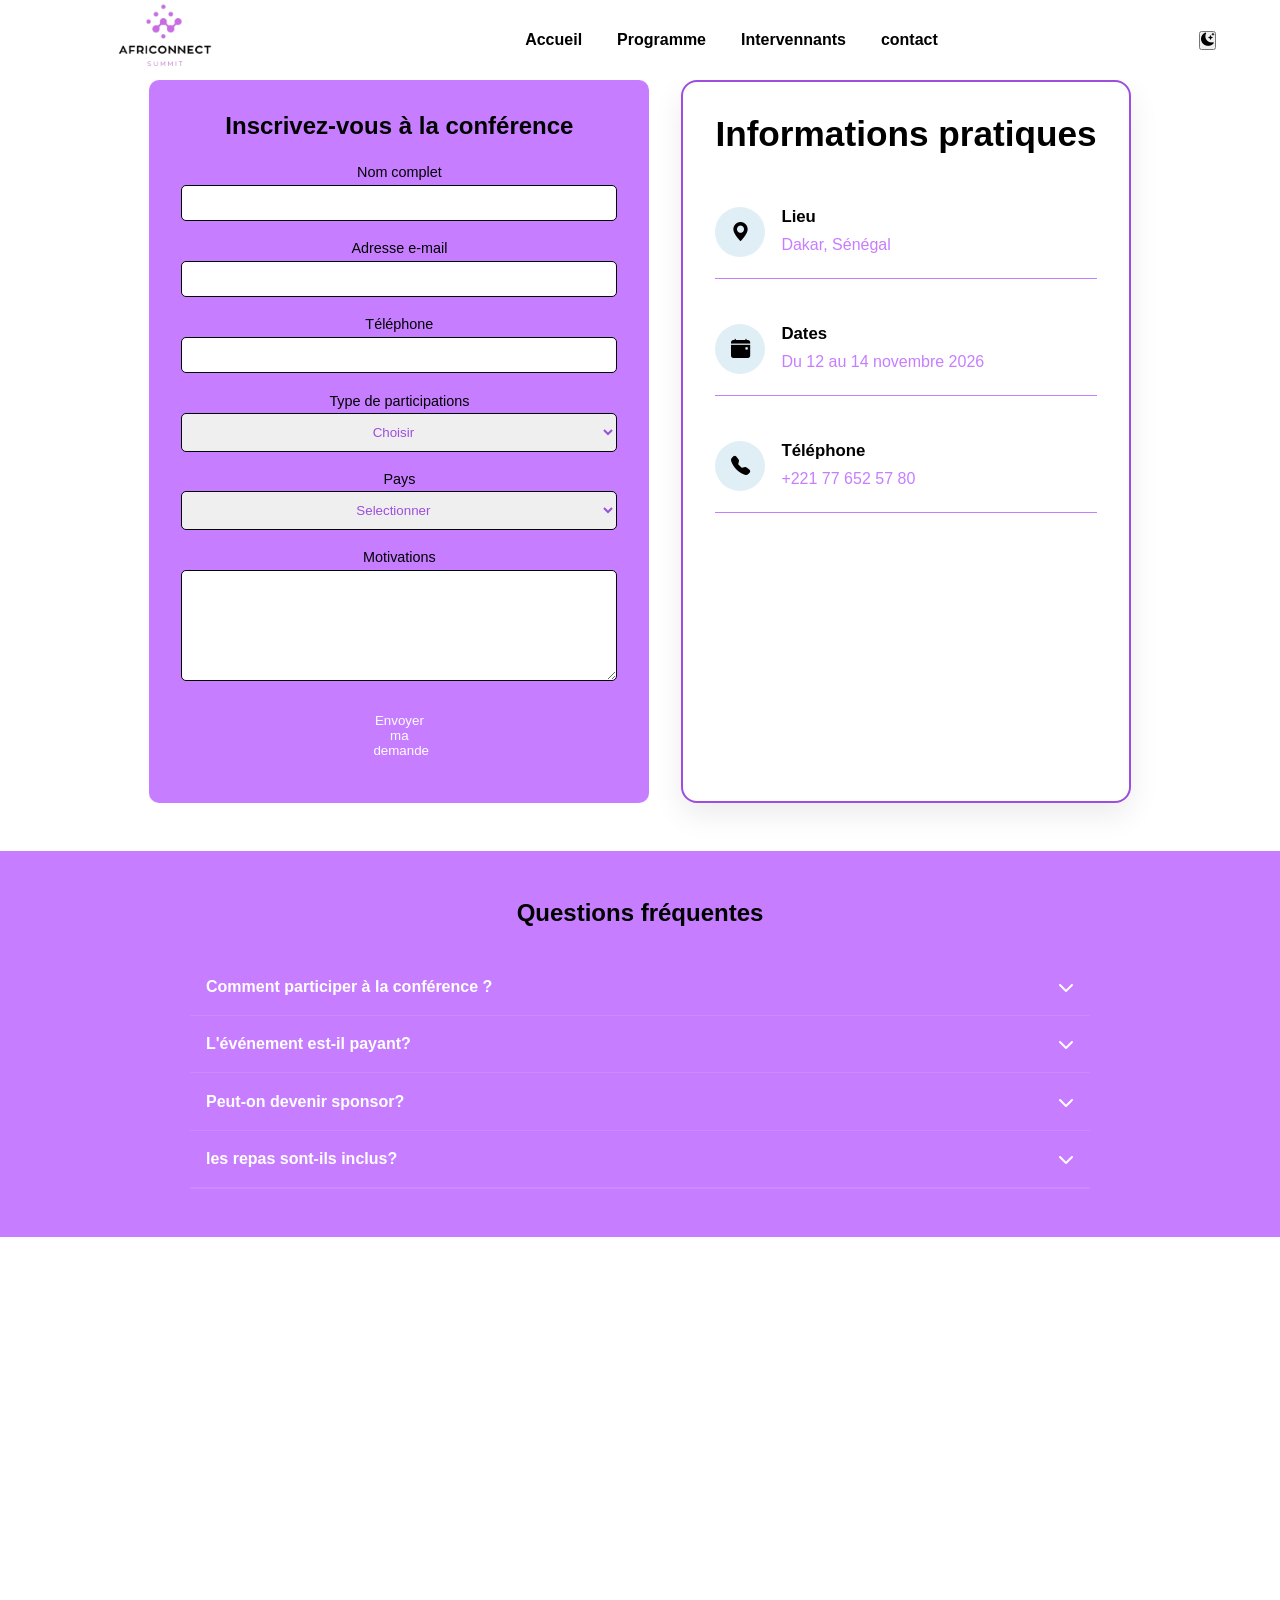
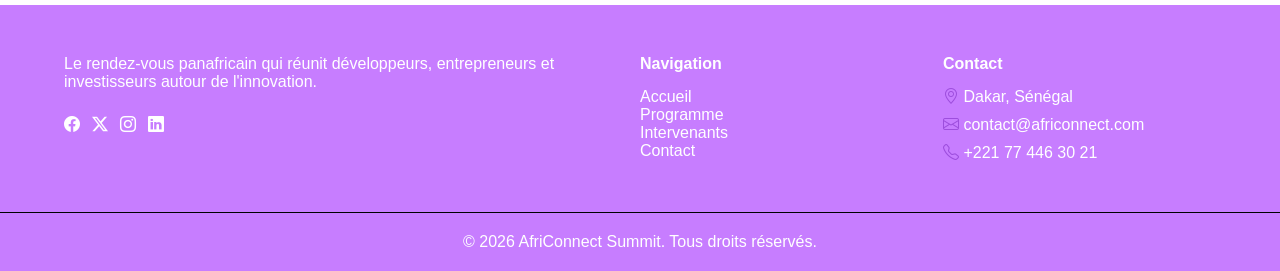
==== commit 0781a1af: "Finalisations : corrections bug , optimisation du code et commentaires" ====
--- a/contact.html
+++ b/contact.html
@@ -29,40 +29,42 @@
                     <li><a href="contact.html">contact</a></li>
 
                 </ul>
-                <div class="nav-actions">
-                    <!-- Toggle dark/light gere en js -->
-                     <button id="theme-toggle" aria-label="changer de theme">
+               <div class="nav-actions">
+               
+                     <button id="theme-toggle" >
                         <i class="bi bi-moon-stars-fill"></i>
                      </button>
-                        <!-- Menu hamburger pour mobile -->
-                         <button class="hamburger" aria-label="Ouvrir le menu">
-                            <span></span>
-                            <span></span>
-                            <span></span>
+                     
+                         <button class="hamburger" >
+                           <i class="bi bi-list"></i>
                          </button>
                 </div>
             </div>
 
         </nav>
      </header>
-     <section class="contact">
+     <!-- CONTACT -->
+     <section class="contact fade-in">
         <div class="contact-container">
-            <div class="form">
-                <h2>Inscrivez-vous a la conference</h2>
-                <form action="https://formspree.io/f/xxxxxxxx" id="contactForm">
-                    <div class="form-champ">
-                        <label for="fullname">Nos complet</label>
-                        <input type="text" id="fullname">
-                    </div>
-                    <div class="form-champ">
-                        <label for="email">Address e-email</label>
-                        <input type="email" id="email">
-                    </div>
-                    <div class="form-champ">
-                         <label for="phone">Telephone</label>
-                        <input type="tel" id="phone">
-                    </div>
-                     <div class="form-champ">
+                <div class="form">
+                    <h2>Inscrivez-vous à la conférence</h2>
+                    <form id="contact-form">
+                        <div class="form-champ">
+                            <label for="fullname">Nom complet</label>
+                            <input type="text" id="fullname">
+                            <small class="erreur-message"></small>
+                        </div>
+                        <div class="form-champ">
+                            <label for="email">Adresse e-mail</label>
+                            <input type="email" id="email">
+                             <small class="erreur-message"></small>
+                        </div>
+                        <div class="form-champ">
+                            <label for="phone">Téléphone </label>
+                            <input type="tel" id="phone">
+                             <small class="erreur-message"></small>
+                        </div>
+                        <div class="form-champ">
                             <label for="participations">Type de participations</label>
                             <select  id="participations">
                                 <option value="">Choisir</option>
@@ -71,32 +73,36 @@
                                 <option >Sponsor</option>
                                 <option >Presse</option>
                             </select>
-                         </div>
-                         <div class="form-champ">  
+                             <small class="erreur-message"></small>
+                        </div>
+                        <div class="form-champ">
                             <label for="pays">Pays</label>
                             <select  id="pays">
                                 <option value="">Selectionner</option>
                                 <option >Sénégal</option>
                                  <option >Cote d'Ivoire</option>
-                                 <option >Mali</option>
-                                  <option >Ghana</option>
-                                  <option >Nigeria</option>
-                                   <option >Cameroun</option>
-                                    <option >Bénin</option>
-                                   <option >Togo</option>
-                                     <option >RDC</option>
-                                      <option >Burkina Fasso</option>
+                                  <option >Mali</option>
+                                   <option >Ghana</option>
+                                    <option >Nigeria</option>
+                                     <option >Cameroun</option>
+                                      <option >Bénin</option>
+                                       <option >Togo</option>
+                                        <option >RDC</option>
+                                         <option >Burkina Fasso</option>
                             </select>
+                             <small class="erreur-message"></small>
                         </div>
                         <div class="form-champ">
                             <label for="message">Motivations</label>
-                            <textarea id="motivations" rows="6"></textarea>
+                            <textarea id="message" rows="6"></textarea>
+                             <small class="erreur-message"></small>
                         </div>
                         <button type="submit">Envoyer ma demande </button>
                     </form>
+                  
                     <div id="form-message"></div>
                      </div>
-                   <!-- Colonne droite : informations pratiques -->
+                  
                     <div class="contact-info">
                         <h2>Informations pratiques</h2>
                         
@@ -125,7 +131,8 @@
                         </div>
                 </div>
         </section>
-         <section class="faq">
+        <!-- SECTION FAQ -->
+         <section class="faq slide-in ">
             <h2>Questions fréquentes </h2>
             <div class="faq-item">
                 <input type="checkbox" id="faq1">
@@ -169,7 +176,7 @@
 
              </main>
      </section>
-
+<!-- FOOTER -->
      <footer class="footer">
 
     <div class="footer-container">
@@ -207,7 +214,7 @@
             <p><i class="bi bi-envelope"></i> contact@africonnect.com</p>
             <p><i class="bi bi-telephone"></i> +221 77 446 30 21</p>
 
-            <button id="back-to-top">
+            <button class="back-to-top">
                 <i class="bi bi-arrow-up"></i>
             </button>
 
--- a/css/style.css
+++ b/css/style.css
@@ -91,6 +91,7 @@
 }
 .hero-content{
     max-width: 850px;
+    animation: apparition 1s ease forwards;
 }
 .hero-t{
     margin-bottom: 18px;
@@ -167,6 +168,16 @@
 }
 .countdown-label {
     font-size: 14px;
+}
+@keyframes apparition {
+    from {
+        opacity: 0;
+        transform: translateY(40px);
+    }
+    to {
+        opacity: 1;
+        transform: translateY(0);
+    }
 }
 /* SECTION */
 section {
@@ -343,7 +354,7 @@
 }
 /* FOOTER */
 .footer {
-    background-color: var(--tertiary);
+    background-color: var(--quatery);
     color: var(--primary);
     padding-top: 50px;
 }
@@ -433,11 +444,11 @@
     background-color: var(--tertiary);
 }
 /* DES ONGLETS */
-.btn-content {
-    /* display: none; */
+.tab-container {
+    display: none; 
     margin-bottom: 20px;
 }
-.btn-content.active {
+.tab-container.active {
     display: block;
 }
 /* TABLEAU */
@@ -457,6 +468,16 @@
     background-color: var(--tertiary);
     color:aliceblue ;
 }
+.btn-tab:hover,
+ .btn-tab.active{
+    background: var(--tertiary);
+    color: var(--primary);
+ }
+ .tab-container{
+    display: none;
+ }
+
+ 
 /* section THEME */
 .theme{
     padding: 80px 8%;
@@ -564,6 +585,9 @@
     background-color: var(--secondary);
     color: var(--primary);
 }
+.filter-btn.hide{ 
+    display: none;
+}
 /* GRILLE DES INTERVENANTS */
 
 
@@ -627,6 +651,9 @@
     color: var(--tertiary);
     font-size: 14px;
     font-weight: 600;
+}
+.sec-card.non{
+    display: none;
 }
 /* SECTION CONTACT */
 .contact {
@@ -816,7 +843,7 @@
 .map {
     text-align: center;
     padding: 2rem var(--espace);
-    background-color: var(--quatery);
+   
 }
 .map iframe {
     max-width: 100%;
@@ -837,47 +864,75 @@
 @media screen and (max-width: 768px){
 
     /* NAVIGATION */
-
-    .navbar .container{
-        padding: 0 20px;
-    }
-
+.navbar{
+        height: 70px;
+        padding: 8px 20px;
+    }
     .navbar img{
-        width: 150px;
-    }
-
+        width: 65px;
+    }
     .nav-links{
+        position: absolute;
+        top: 70px;
+        left: 0;
         display: none;
-        position: absolute;
-        top: 80px;
-        left: 0;
+        flex-direction: column;
         width: 100%;
-        padding: 25px 20px;
-        flex-direction: column;
-        align-items: center;
-        gap: 20px;
-        background-color: var(--tertiary);
-    }
-
+        padding: 15px 20px;
+        gap: 0;
+        background: var(--quatery);
+        box-shadow: 0 10px 20px rgba(0,0,0,.12);
+    }
+.navbar .container{
+    display: flex;
+    align-items: center;
+    justify-content: space-between;
+}
     .nav-links.active{
         display: flex;
     }
 
+    .nav-links li{
+
+        width: 100%;
+        list-style: none;
+    }
+
+    .nav-links a{
+        display: block;
+        width: 100%;
+        padding: 12px;
+        text-align: center;
+    }
+
+    .nav-btn{
+        margin-left: auto;
+        display: flex;
+        align-items: center;
+        gap: 8px;
+    }
+.nav-actions{
+    display: flex;
+    flex-direction: row;
+    align-items: center;
+    gap: 12px;
+}
+    #theme-toggle,
     .hamburger{
+        position: static;
+        width: 38px;
+        height: 38px;
         display: flex;
-        flex-direction: column;
-        gap: 5px;
-        padding: 8px;
+        align-items: center;
+        justify-content: center;
+    }
+
+    .hamburger{
         border: none;
         background: transparent;
+        font-size: 1.7rem;
         cursor: pointer;
-    }
-
-    .hamburger span{
-        display: block;
-        width: 26px;
-        height: 3px;
-        background-color: var(--secondary);
+        flex-direction: column;
     }
 
     /* HERO */
@@ -985,7 +1040,7 @@
         top: 70px;
     }
 
-    .theme-toggle{
+    #theme-toggle{
         width: 35px;
         height: 35px;
     }
@@ -1194,7 +1249,7 @@
         margin-bottom: 10px;
     }
 }
-
+/* CSS DARK-MODE */
 body.dark-mode {
     --primary: #121212;
     --secondary: #ffffff;
@@ -1257,4 +1312,76 @@
 body.dark-mode .btn-outline {
     color: #fff;
     border-color: #9d4edd;
-}+}
+.erreur-message{
+    color: red;
+    font-size: 1rem;
+}
+/* Bouton retour en haut */
+.back-to-top{
+    position: fixed;
+    right: 25px;
+    bottom: 25px;
+    z-index: 999;
+    width: 45px;
+    height: 45px;
+    display: flex;
+    align-items: center;
+    justify-content: center;
+    border: none;
+    border-radius: 50%;
+    color: var(--primary);
+    font-size: 20px;
+    cursor: pointer;
+    opacity: 0;
+    visibility: hidden;
+    transform: translateY(15px);
+
+    box-shadow: 0 8px 20px rgba(0, 0, 0, .25);
+    transition: 0.3s;
+}
+
+.back-to-top.show{
+    opacity: 1;
+    visibility: visible;
+    transform: translateY(0);
+}
+
+.back-to-top:hover{
+    transform: translateY(-4px);
+}
+
+.back-to-top i{
+    line-height: 1;
+}
+/* NAVBAR DYNAMIQUE */
+ 
+ .navbar.scrolled{
+    background-color: rgba(225,225,225, 0.97);
+    box-shadow: 0 5px 20px rgba(0, 0, 0, 0.2);
+    padding: 8px 5%;
+    backdrop-filter: blur(10px);
+    transition: all  0.3s ease;
+}
+/* Animations */
+.fade-in,
+.slide-in,
+.zoom-in{
+    opacity: 0;
+    transition: opacity 0.7s ease, transform 0.7s ease;
+}
+.fade-in{
+    transform: translateY(20px);
+}
+.slide-in{
+    transform: translateX(-50px);
+}
+.zoom-in{
+    transform: scale(0.9);
+}
+.fade-in.visible,
+.slide-in.visible,
+.zoom-in.visible{
+    opacity: 1;
+    transform: none;
+}
